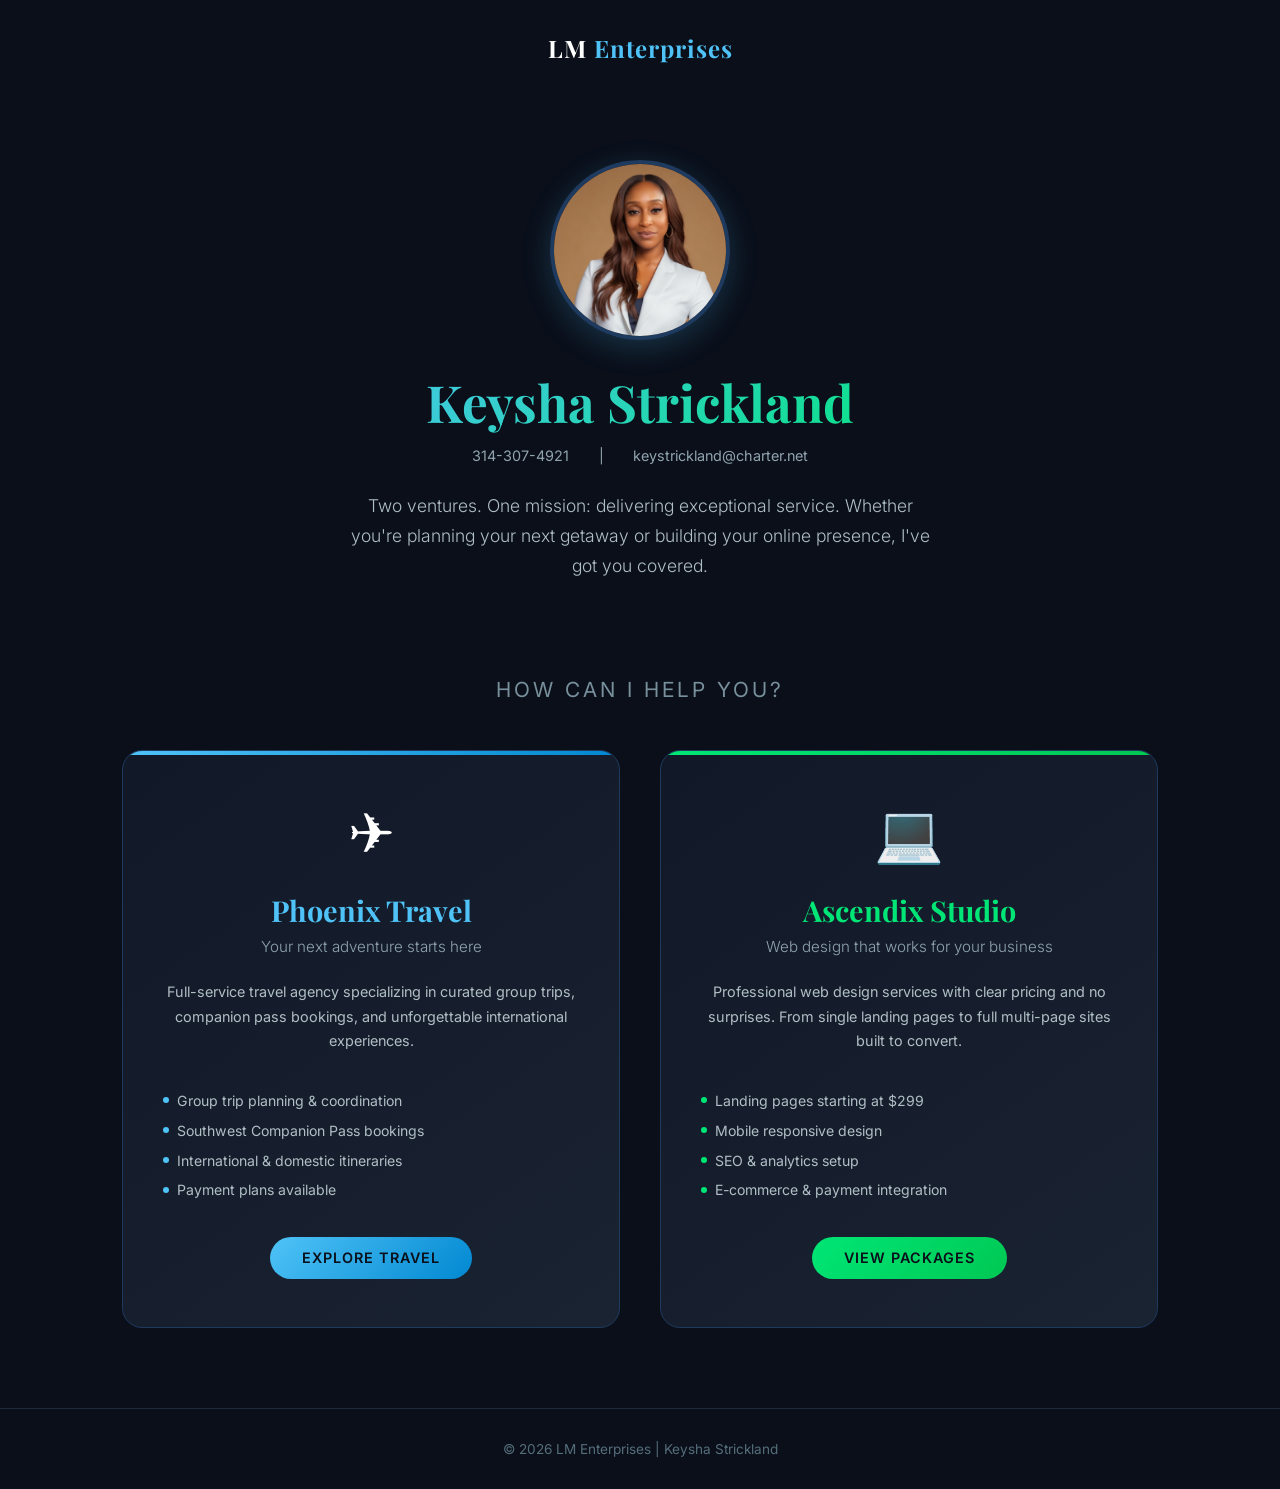
==== index.html @ 32eab442 "Add Keysha headshot, contact info to landing page, Phoenix-01 logo to travel page" ====
<!DOCTYPE html>
<html lang="en">
<head>
    <meta charset="UTF-8">
    <meta name="viewport" content="width=device-width, initial-scale=1.0">
    <title>LM Enterprises | Keysha Strickland</title>
    <link rel="preconnect" href="https://fonts.googleapis.com">
    <link rel="preconnect" href="https://fonts.gstatic.com" crossorigin>
    <link href="https://fonts.googleapis.com/css2?family=Inter:wght@300;400;500;600;700;800&family=Playfair+Display:wght@600;700&display=swap" rel="stylesheet">
    <style>
        * {
            margin: 0;
            padding: 0;
            box-sizing: border-box;
        }

        body {
            font-family: 'Inter', sans-serif;
            background: #0a0f1a;
            color: #ffffff;
            min-height: 100vh;
            overflow-x: hidden;
        }

        /* Header */
        .header {
            padding: 2rem 3rem;
            display: flex;
            align-items: center;
            justify-content: center;
        }

        .logo {
            font-family: 'Playfair Display', serif;
            font-size: 1.5rem;
            font-weight: 700;
            color: #fff;
            letter-spacing: 1px;
        }

        .logo span {
            color: #4fc3f7;
        }

        /* Hero Section */
        .hero {
            text-align: center;
            padding: 4rem 2rem 3rem;
            max-width: 800px;
            margin: 0 auto;
        }

        .hero-photo {
            width: 180px;
            height: 180px;
            border-radius: 50%;
            object-fit: cover;
            object-position: top;
            border: 4px solid #1e3a5f;
            box-shadow: 0 8px 30px rgba(79, 195, 247, 0.2);
            margin-bottom: 1.5rem;
        }

        .hero h1 {
            font-family: 'Playfair Display', serif;
            font-size: 3.2rem;
            font-weight: 700;
            margin-bottom: 0.5rem;
            background: linear-gradient(135deg, #4fc3f7, #00e676);
            -webkit-background-clip: text;
            -webkit-text-fill-color: transparent;
            background-clip: text;
        }

        .hero .contact-info {
            margin-bottom: 1.5rem;
        }

        .hero .contact-info a,
        .hero .contact-info span {
            display: inline-block;
            font-size: 0.9rem;
            color: #90a4ae;
            margin: 0.2rem 0.8rem;
            text-decoration: none;
            transition: color 0.3s;
        }

        .hero .contact-info a:hover {
            color: #4fc3f7;
        }

        .hero .subtitle {
            font-size: 1.1rem;
            color: #b0bec5;
            font-weight: 300;
            line-height: 1.7;
            max-width: 600px;
            margin: 0 auto;
        }

        /* Services Section */
        .services-section {
            padding: 3rem 2rem 5rem;
            max-width: 1100px;
            margin: 0 auto;
        }

        .services-section h2 {
            text-align: center;
            font-size: 1.3rem;
            font-weight: 400;
            color: #78909c;
            margin-bottom: 3rem;
            text-transform: uppercase;
            letter-spacing: 3px;
        }

        .services-grid {
            display: grid;
            grid-template-columns: 1fr 1fr;
            gap: 2.5rem;
        }

        /* Service Card */
        .service-card {
            background: linear-gradient(145deg, #111827, #1a2332);
            border: 1px solid #1e3a5f;
            border-radius: 20px;
            padding: 3rem 2.5rem;
            text-align: center;
            transition: all 0.4s ease;
            position: relative;
            overflow: hidden;
            text-decoration: none;
            color: inherit;
            display: block;
        }

        .service-card::before {
            content: '';
            position: absolute;
            top: 0;
            left: 0;
            right: 0;
            height: 4px;
            border-radius: 20px 20px 0 0;
        }

        .service-card.travel::before {
            background: linear-gradient(90deg, #4fc3f7, #0288d1);
        }

        .service-card.web::before {
            background: linear-gradient(90deg, #00e676, #00c853);
        }

        .service-card:hover {
            transform: translateY(-8px);
            box-shadow: 0 20px 60px rgba(0, 0, 0, 0.4);
        }

        .service-card.travel:hover {
            border-color: #4fc3f7;
            box-shadow: 0 20px 60px rgba(79, 195, 247, 0.15);
        }

        .service-card.web:hover {
            border-color: #00e676;
            box-shadow: 0 20px 60px rgba(0, 230, 118, 0.15);
        }

        .service-icon {
            font-size: 3.5rem;
            margin-bottom: 1.5rem;
        }

        .service-card h3 {
            font-family: 'Playfair Display', serif;
            font-size: 1.8rem;
            font-weight: 700;
            margin-bottom: 0.5rem;
        }

        .service-card.travel h3 {
            color: #4fc3f7;
        }

        .service-card.web h3 {
            color: #00e676;
        }

        .service-card .tagline {
            font-size: 0.95rem;
            color: #90a4ae;
            margin-bottom: 1.5rem;
            font-weight: 300;
        }

        .service-card .description {
            font-size: 0.9rem;
            color: #b0bec5;
            line-height: 1.7;
            margin-bottom: 2rem;
        }

        .service-card .cta-btn {
            display: inline-block;
            padding: 0.8rem 2rem;
            border-radius: 50px;
            font-size: 0.9rem;
            font-weight: 600;
            text-transform: uppercase;
            letter-spacing: 1px;
            transition: all 0.3s ease;
        }

        .service-card.travel .cta-btn {
            background: linear-gradient(135deg, #4fc3f7, #0288d1);
            color: #0a0f1a;
        }

        .service-card.travel:hover .cta-btn {
            box-shadow: 0 8px 25px rgba(79, 195, 247, 0.4);
        }

        .service-card.web .cta-btn {
            background: linear-gradient(135deg, #00e676, #00c853);
            color: #0a0f1a;
        }

        .service-card.web:hover .cta-btn {
            box-shadow: 0 8px 25px rgba(0, 230, 118, 0.4);
        }

        /* Features list */
        .features-list {
            list-style: none;
            text-align: left;
            margin-bottom: 2rem;
        }

        .features-list li {
            padding: 0.4rem 0;
            font-size: 0.88rem;
            color: #b0bec5;
            display: flex;
            align-items: center;
            gap: 0.5rem;
        }

        .features-list li::before {
            content: '';
            width: 6px;
            height: 6px;
            border-radius: 50%;
            flex-shrink: 0;
        }

        .service-card.travel .features-list li::before {
            background: #4fc3f7;
        }

        .service-card.web .features-list li::before {
            background: #00e676;
        }

        /* Footer */
        .footer {
            text-align: center;
            padding: 2rem;
            border-top: 1px solid #1e293b;
            color: #546e7a;
            font-size: 0.85rem;
        }

        .footer a {
            color: #4fc3f7;
            text-decoration: none;
        }

        /* Responsive */
        @media (max-width: 768px) {
            .hero h1 {
                font-size: 2.2rem;
            }

            .hero-photo {
                width: 140px;
                height: 140px;
            }

            .hero .contact-info a,
            .hero .contact-info span {
                display: block;
                margin: 0.3rem 0;
            }

            .hero .contact-info span {
                display: none;
            }

            .services-grid {
                grid-template-columns: 1fr;
                gap: 2rem;
            }

            .service-card {
                padding: 2.5rem 2rem;
            }

            .header {
                padding: 1.5rem 2rem;
            }
        }
    </style>
</head>
<body>
    <header class="header">
        <div class="logo">LM <span>Enterprises</span></div>
    </header>

    <section class="hero">
        <img src="images/keysha.jpg" alt="Keysha Strickland" class="hero-photo">
        <h1>Keysha Strickland</h1>
        <div class="contact-info">
            <a href="tel:3143074921">314-307-4921</a>
            <span>|</span>
            <a href="mailto:keystrickland@charter.net">keystrickland@charter.net</a>
        </div>
        <p class="subtitle">
            Two ventures. One mission: delivering exceptional service. 
            Whether you're planning your next getaway or building your online presence, 
            I've got you covered.
        </p>
    </section>

    <section class="services-section">
        <h2>How can I help you?</h2>
        <div class="services-grid">
            <!-- Phoenix Travel -->
            <a href="phoenix-travel.html" class="service-card travel">
                <div class="service-icon">&#9992;</div>
                <h3>Phoenix Travel</h3>
                <p class="tagline">Your next adventure starts here</p>
                <p class="description">
                    Full-service travel agency specializing in curated group trips, 
                    companion pass bookings, and unforgettable international experiences.
                </p>
                <ul class="features-list">
                    <li>Group trip planning & coordination</li>
                    <li>Southwest Companion Pass bookings</li>
                    <li>International & domestic itineraries</li>
                    <li>Payment plans available</li>
                </ul>
                <span class="cta-btn">Explore Travel</span>
            </a>

            <!-- Ascendix Studio -->
            <a href="ascendix-studio.html" class="service-card web">
                <div class="service-icon">&#128187;</div>
                <h3>Ascendix Studio</h3>
                <p class="tagline">Web design that works for your business</p>
                <p class="description">
                    Professional web design services with clear pricing and no surprises. 
                    From single landing pages to full multi-page sites built to convert.
                </p>
                <ul class="features-list">
                    <li>Landing pages starting at $299</li>
                    <li>Mobile responsive design</li>
                    <li>SEO & analytics setup</li>
                    <li>E-commerce & payment integration</li>
                </ul>
                <span class="cta-btn">View Packages</span>
            </a>
        </div>
    </section>

    <footer class="footer">
        <p>&copy; 2026 LM Enterprises | Keysha Strickland</p>
    </footer>
</body>
</html>
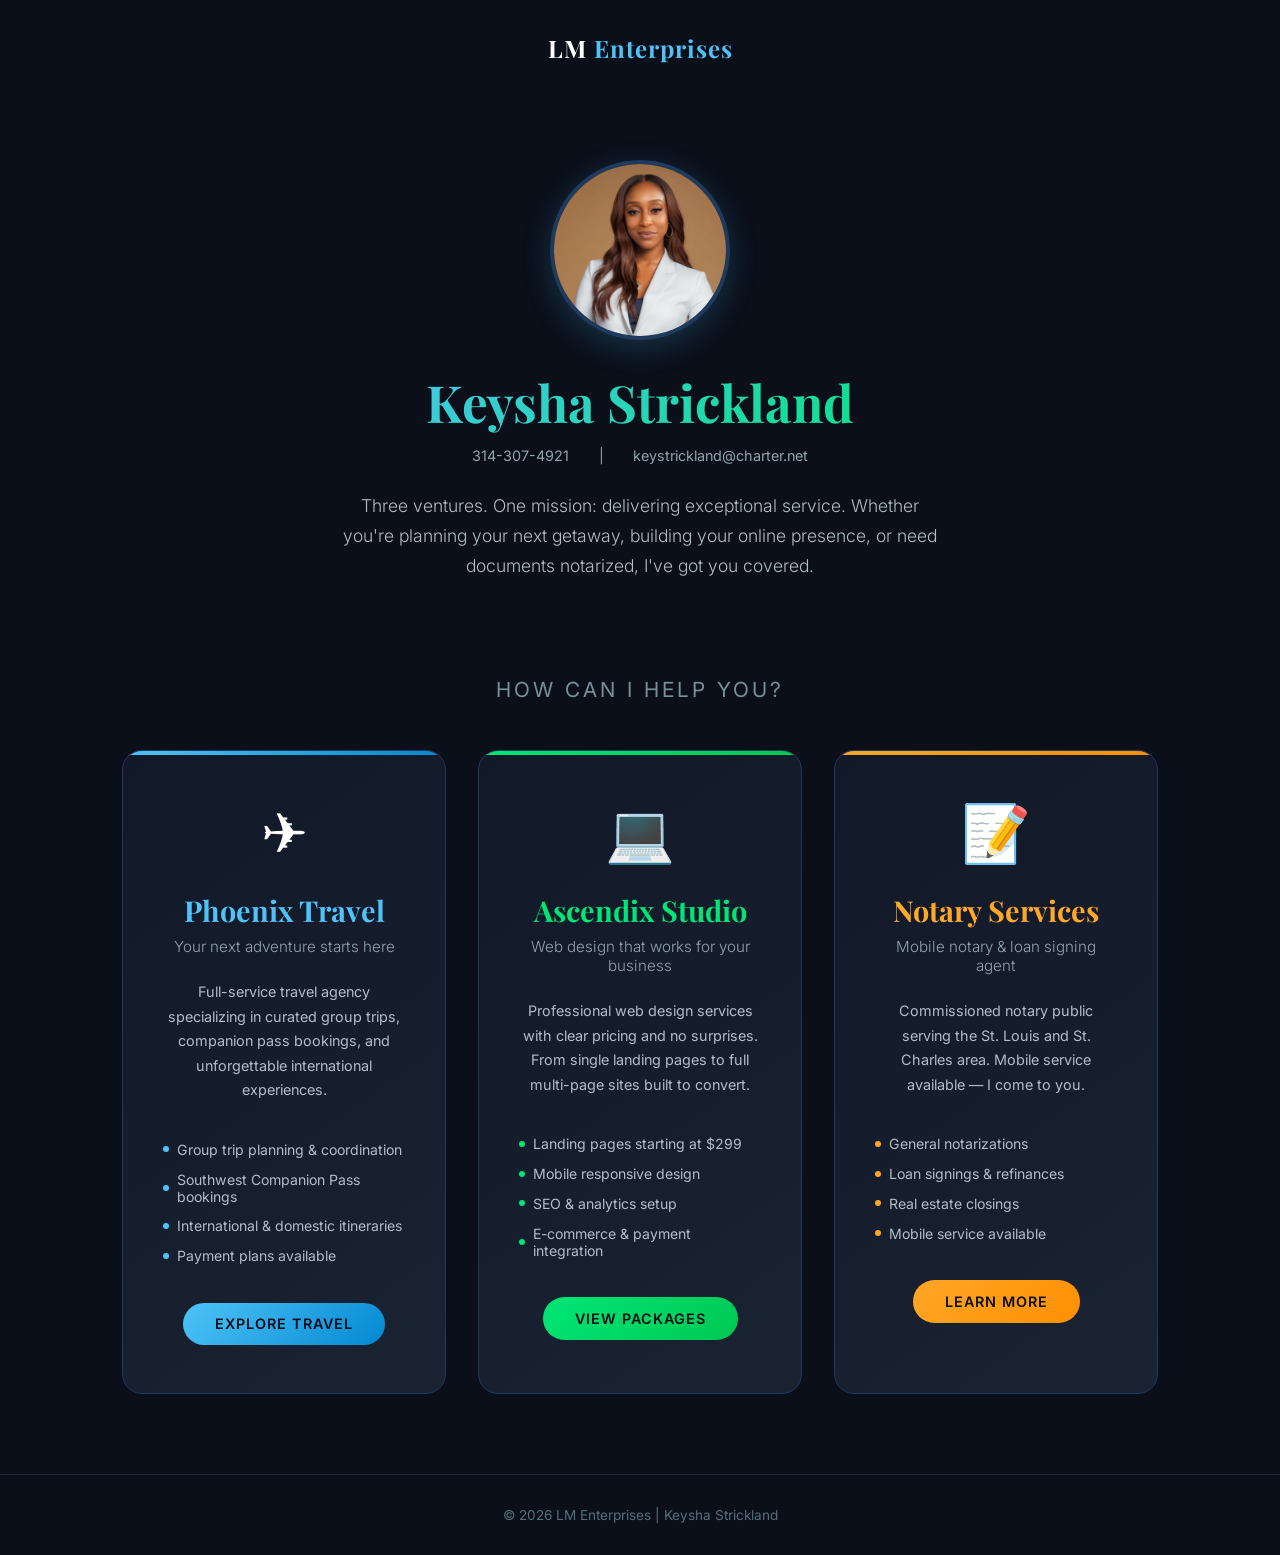
==== commit cccf6c88: "Add notary services page and update landing page to 3-column grid" ====
--- a/index.html
+++ b/index.html
@@ -118,8 +118,8 @@
 
         .services-grid {
             display: grid;
-            grid-template-columns: 1fr 1fr;
-            gap: 2.5rem;
+            grid-template-columns: repeat(3, 1fr);
+            gap: 2rem;
         }
 
         /* Service Card */
@@ -155,6 +155,10 @@
             background: linear-gradient(90deg, #00e676, #00c853);
         }
 
+        .service-card.notary::before {
+            background: linear-gradient(90deg, #ffa726, #ff8f00);
+        }
+
         .service-card:hover {
             transform: translateY(-8px);
             box-shadow: 0 20px 60px rgba(0, 0, 0, 0.4);
@@ -168,6 +172,11 @@
         .service-card.web:hover {
             border-color: #00e676;
             box-shadow: 0 20px 60px rgba(0, 230, 118, 0.15);
+        }
+
+        .service-card.notary:hover {
+            border-color: #ffa726;
+            box-shadow: 0 20px 60px rgba(255, 167, 38, 0.15);
         }
 
         .service-icon {
@@ -188,6 +197,10 @@
 
         .service-card.web h3 {
             color: #00e676;
+        }
+
+        .service-card.notary h3 {
+            color: #ffa726;
         }
 
         .service-card .tagline {
@@ -233,6 +246,15 @@
             box-shadow: 0 8px 25px rgba(0, 230, 118, 0.4);
         }
 
+        .service-card.notary .cta-btn {
+            background: linear-gradient(135deg, #ffa726, #ff8f00);
+            color: #0a0f1a;
+        }
+
+        .service-card.notary:hover .cta-btn {
+            box-shadow: 0 8px 25px rgba(255, 167, 38, 0.4);
+        }
+
         /* Features list */
         .features-list {
             list-style: none;
@@ -265,6 +287,10 @@
             background: #00e676;
         }
 
+        .service-card.notary .features-list li::before {
+            background: #ffa726;
+        }
+
         /* Footer */
         .footer {
             text-align: center;
@@ -306,7 +332,7 @@
             }
 
             .service-card {
-                padding: 2.5rem 2rem;
+                padding: 2rem 1.5rem;
             }
 
             .header {
@@ -329,9 +355,9 @@
             <a href="mailto:keystrickland@charter.net">keystrickland@charter.net</a>
         </div>
         <p class="subtitle">
-            Two ventures. One mission: delivering exceptional service. 
-            Whether you're planning your next getaway or building your online presence, 
-            I've got you covered.
+            Three ventures. One mission: delivering exceptional service. 
+            Whether you're planning your next getaway, building your online presence, 
+            or need documents notarized, I've got you covered.
         </p>
     </section>
 
@@ -373,6 +399,24 @@
                 </ul>
                 <span class="cta-btn">View Packages</span>
             </a>
+
+            <!-- Notary Services -->
+            <a href="notary-services.html" class="service-card notary">
+                <div class="service-icon">&#128221;</div>
+                <h3>Notary Services</h3>
+                <p class="tagline">Mobile notary & loan signing agent</p>
+                <p class="description">
+                    Commissioned notary public serving the St. Louis and St. Charles area. 
+                    Mobile service available — I come to you.
+                </p>
+                <ul class="features-list">
+                    <li>General notarizations</li>
+                    <li>Loan signings & refinances</li>
+                    <li>Real estate closings</li>
+                    <li>Mobile service available</li>
+                </ul>
+                <span class="cta-btn">Learn More</span>
+            </a>
         </div>
     </section>
 
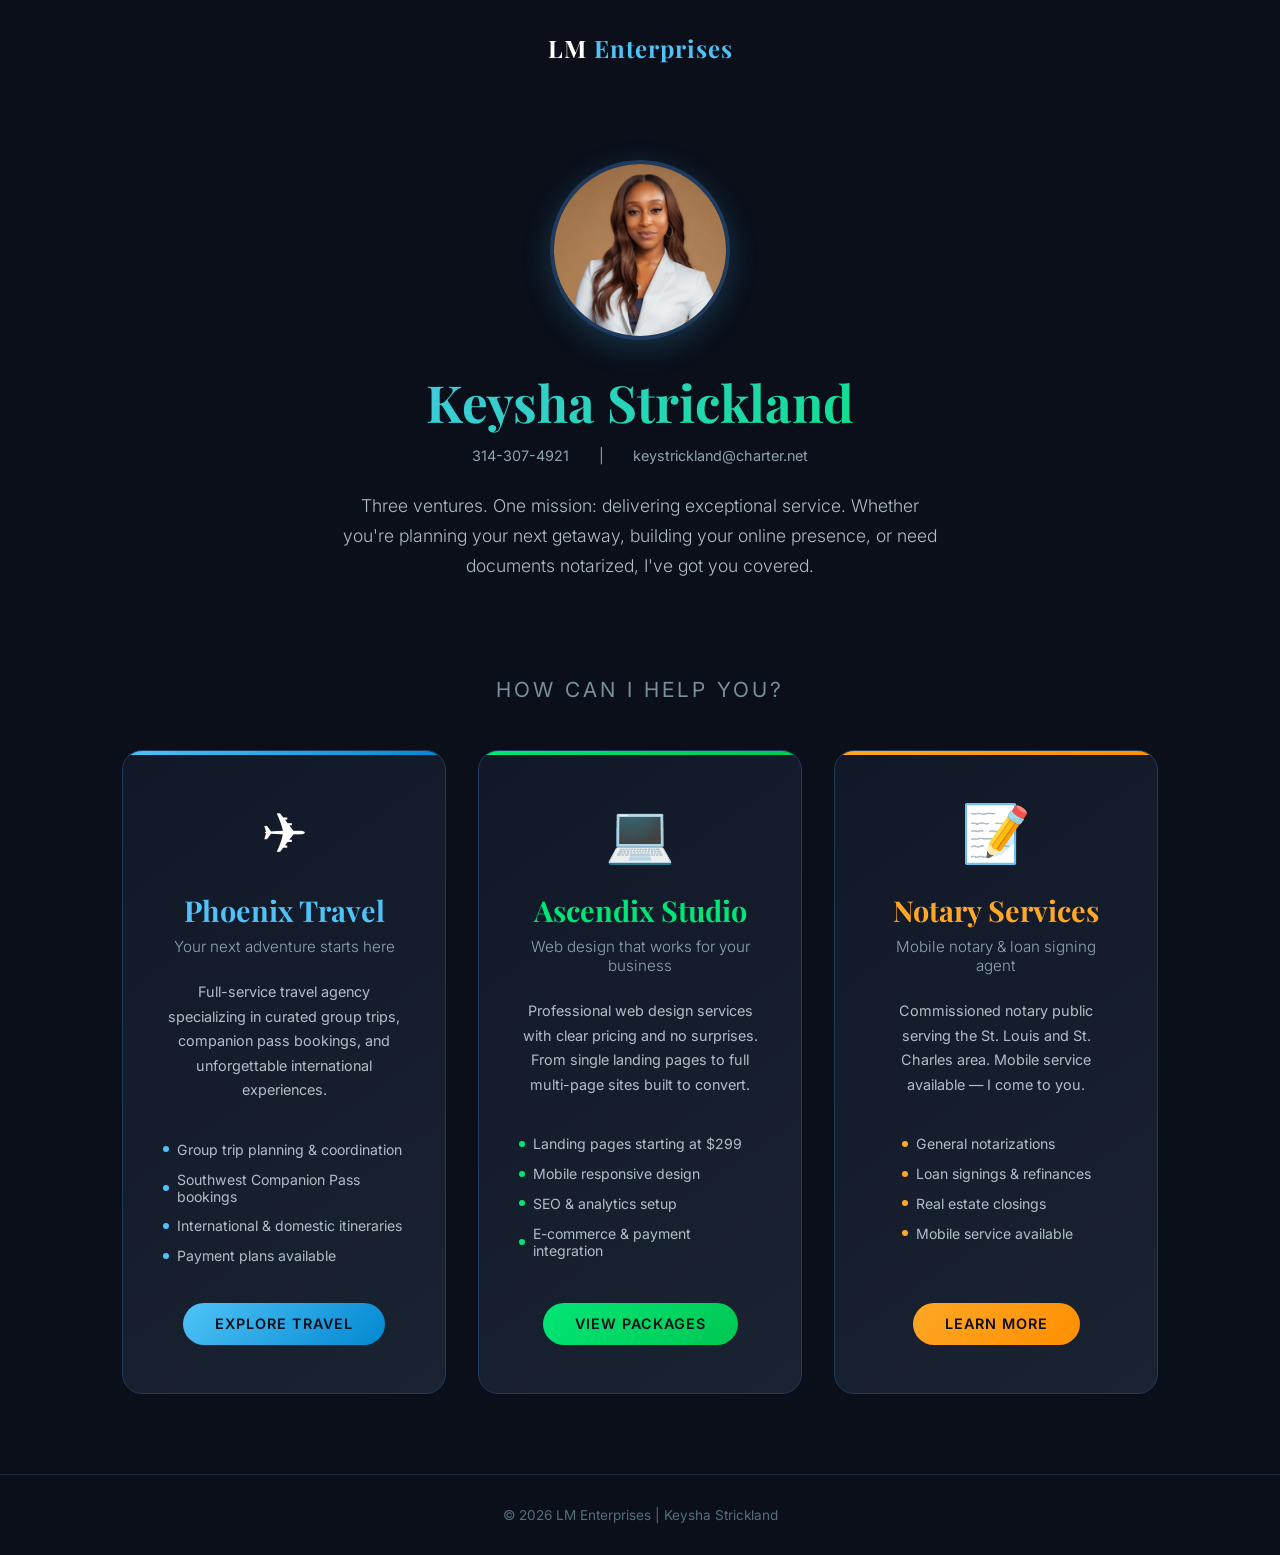
==== commit fe9fd81e: "Fix card buttons alignment - align to bottom of cards" ====
--- a/index.html
+++ b/index.html
@@ -134,7 +134,9 @@
             overflow: hidden;
             text-decoration: none;
             color: inherit;
-            display: block;
+            display: flex;
+            flex-direction: column;
+            align-items: center;
         }
 
         .service-card::before {
@@ -226,6 +228,7 @@
             text-transform: uppercase;
             letter-spacing: 1px;
             transition: all 0.3s ease;
+            margin-top: auto;
         }
 
         .service-card.travel .cta-btn {
@@ -260,6 +263,7 @@
             list-style: none;
             text-align: left;
             margin-bottom: 2rem;
+            flex-grow: 1;
         }
 
         .features-list li {
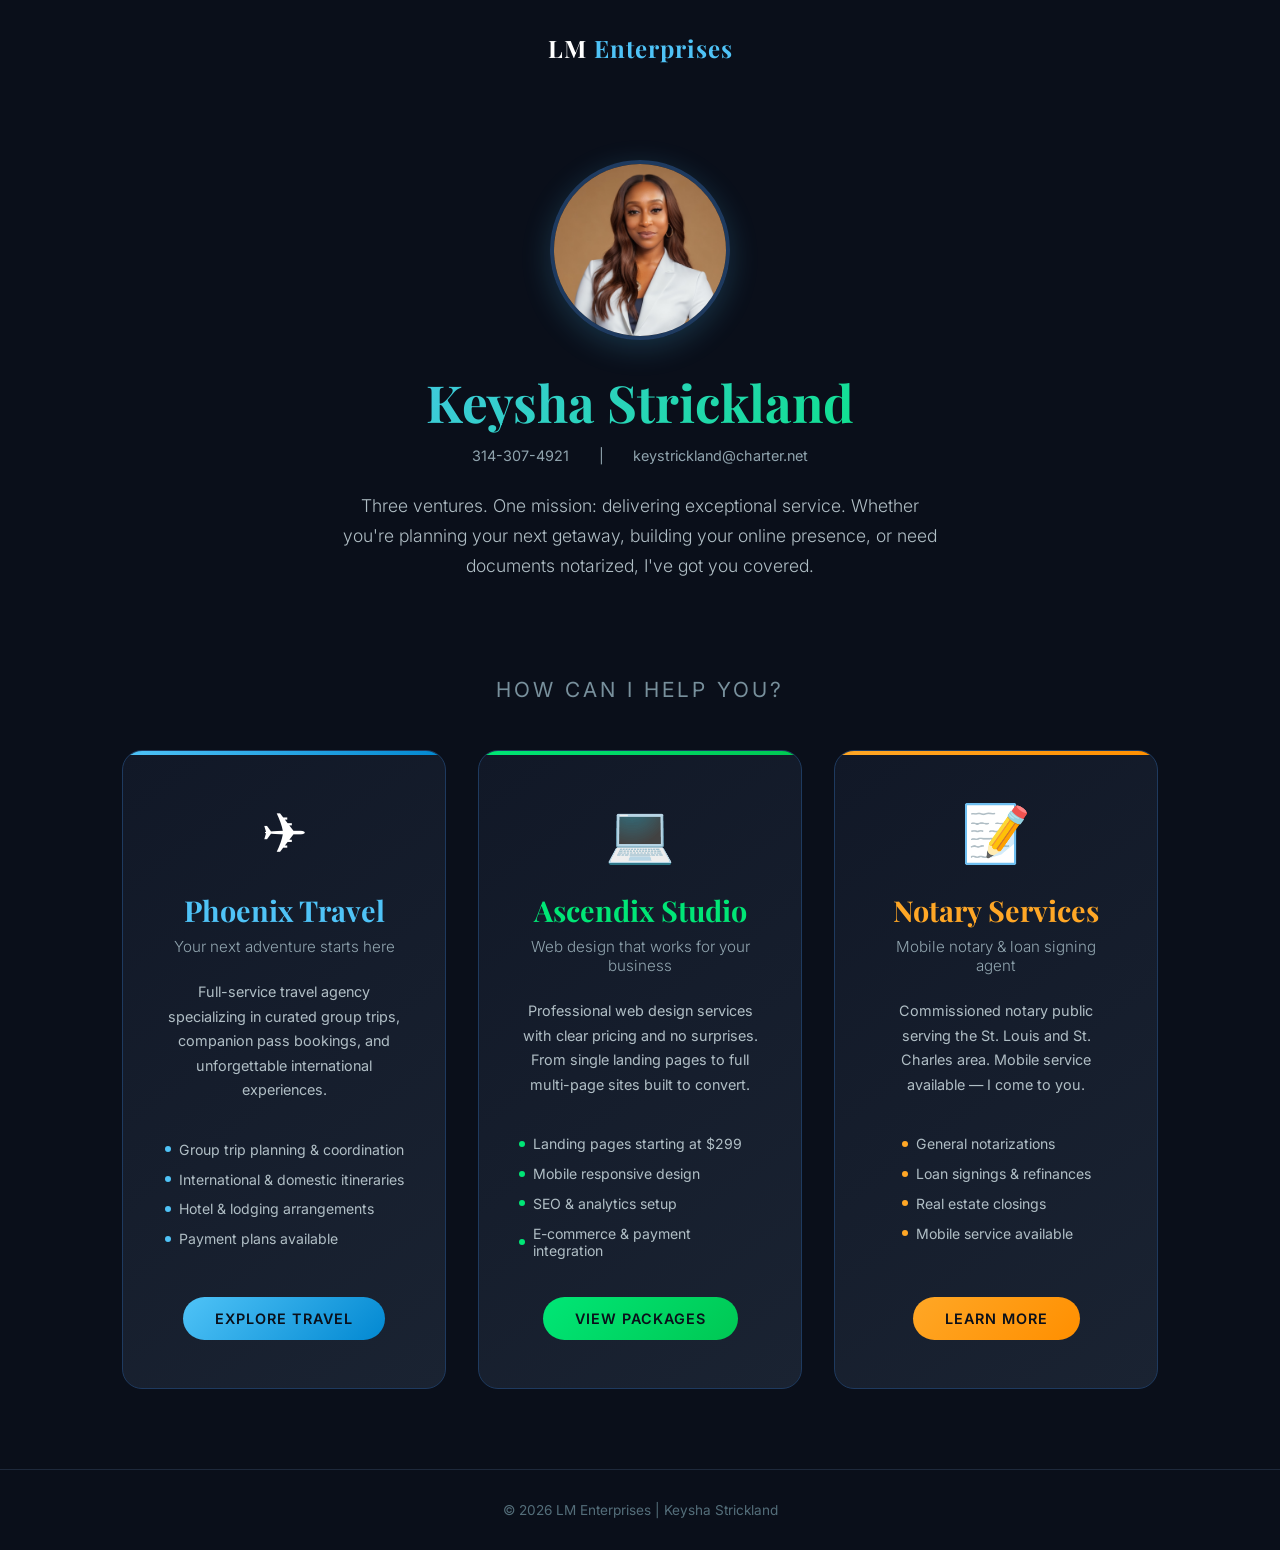
==== commit 0748ca2d: "Remove flight bookings service" ====
--- a/index.html
+++ b/index.html
@@ -379,8 +379,8 @@
                 </p>
                 <ul class="features-list">
                     <li>Group trip planning & coordination</li>
-                    <li>Southwest Companion Pass bookings</li>
                     <li>International & domestic itineraries</li>
+                    <li>Hotel & lodging arrangements</li>
                     <li>Payment plans available</li>
                 </ul>
                 <span class="cta-btn">Explore Travel</span>
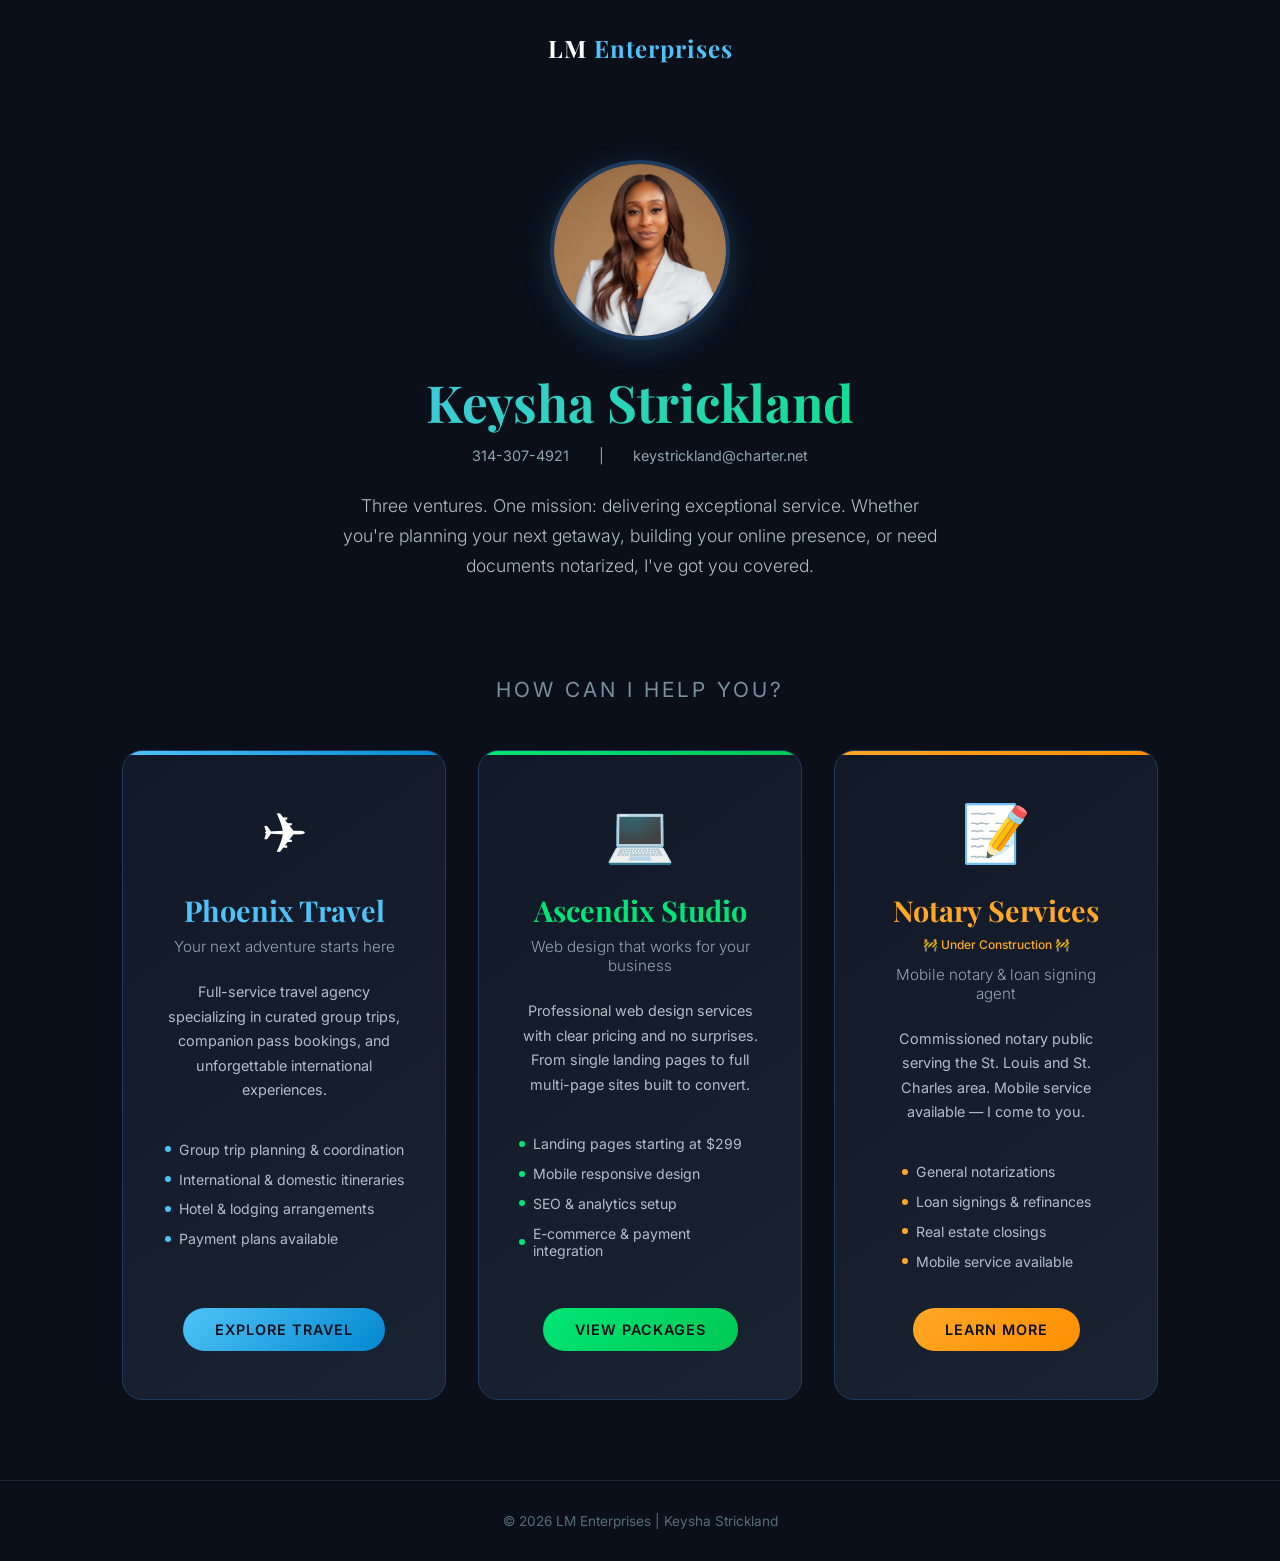
==== commit 4486ea0b: "Add under construction notice to notary services card and page, and Phoenix Travel page" ====
--- a/index.html
+++ b/index.html
@@ -408,6 +408,7 @@
             <a href="notary-services.html" class="service-card notary">
                 <div class="service-icon">&#128221;</div>
                 <h3>Notary Services</h3>
+                <p style="font-size: 0.75rem; color: #ffa726; margin-bottom: 0.8rem; font-weight: 500;">&#128679; Under Construction &#128679;</p>
                 <p class="tagline">Mobile notary & loan signing agent</p>
                 <p class="description">
                     Commissioned notary public serving the St. Louis and St. Charles area. 
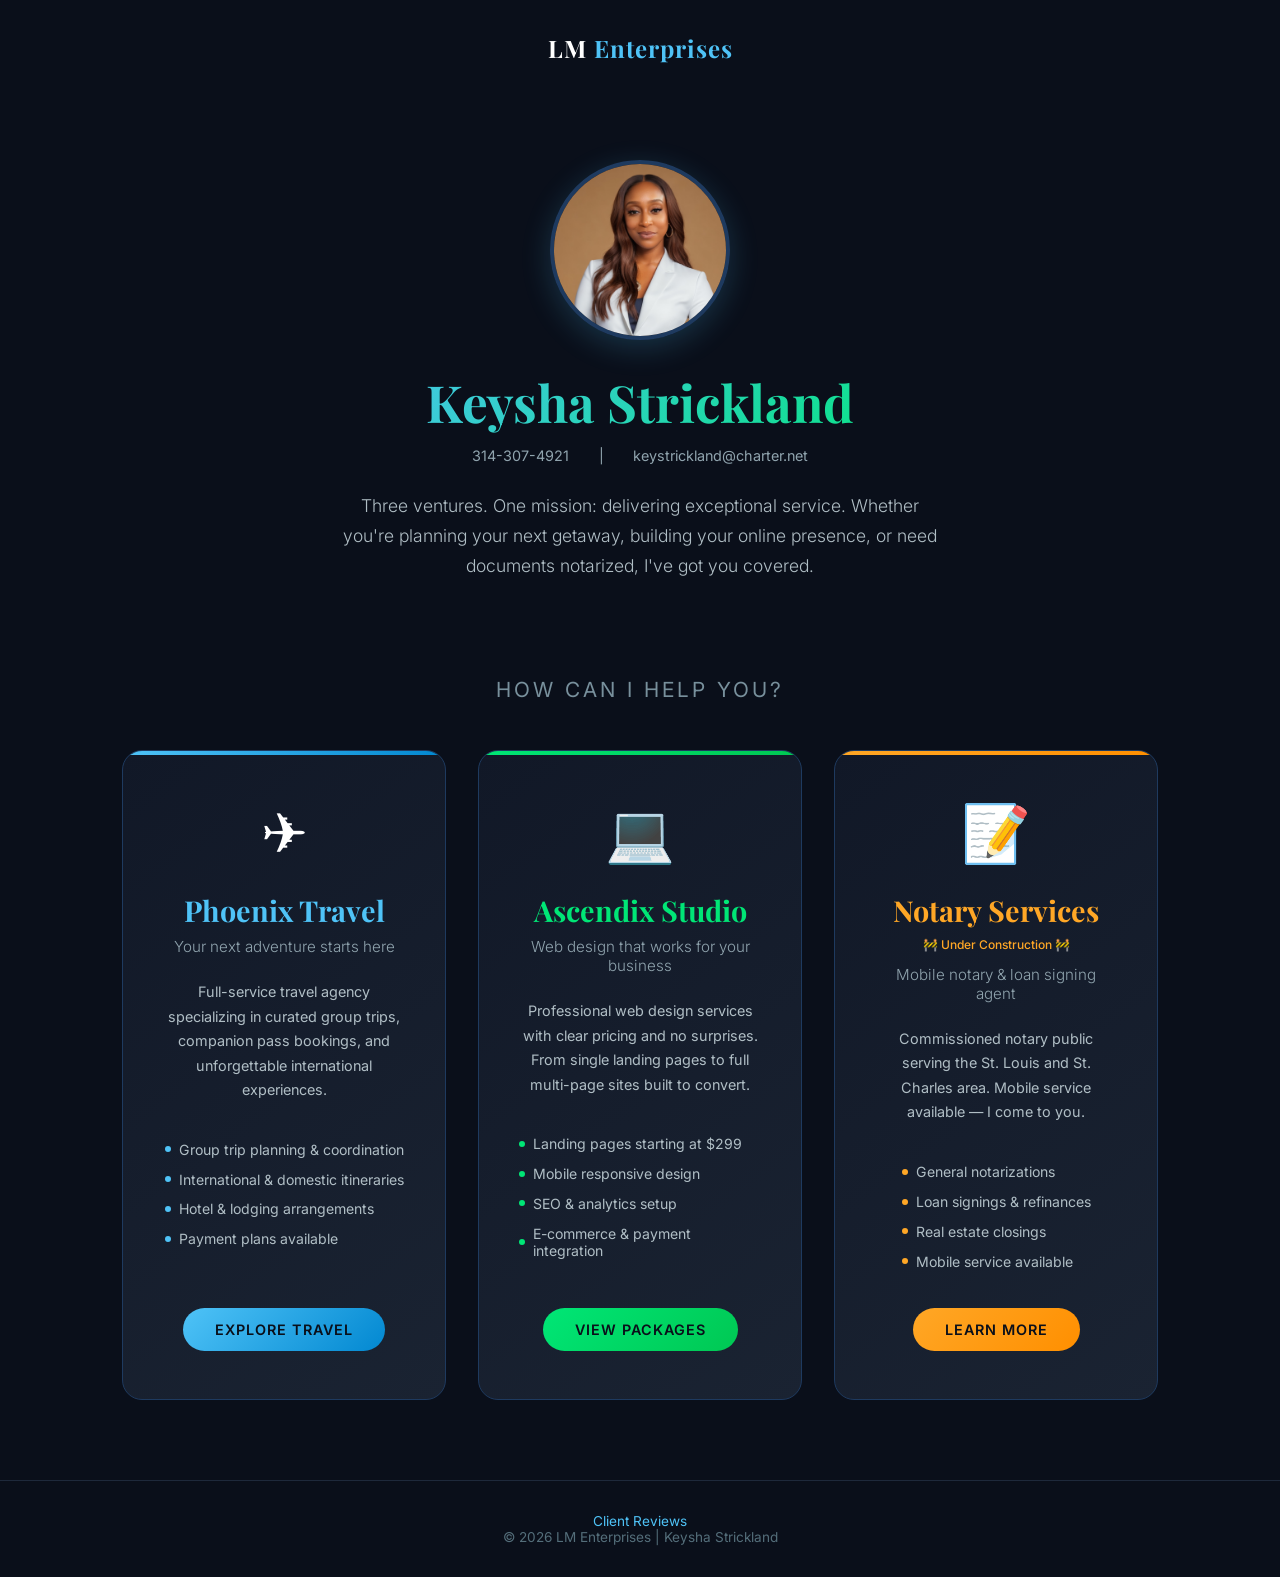
==== commit a2cda5a7: "Add client reviews page with testimonials and submission form" ====
--- a/index.html
+++ b/index.html
@@ -426,6 +426,7 @@
     </section>
 
     <footer class="footer">
+        <p><a href="reviews.html">Client Reviews</a></p>
         <p>&copy; 2026 LM Enterprises | Keysha Strickland</p>
     </footer>
 </body>
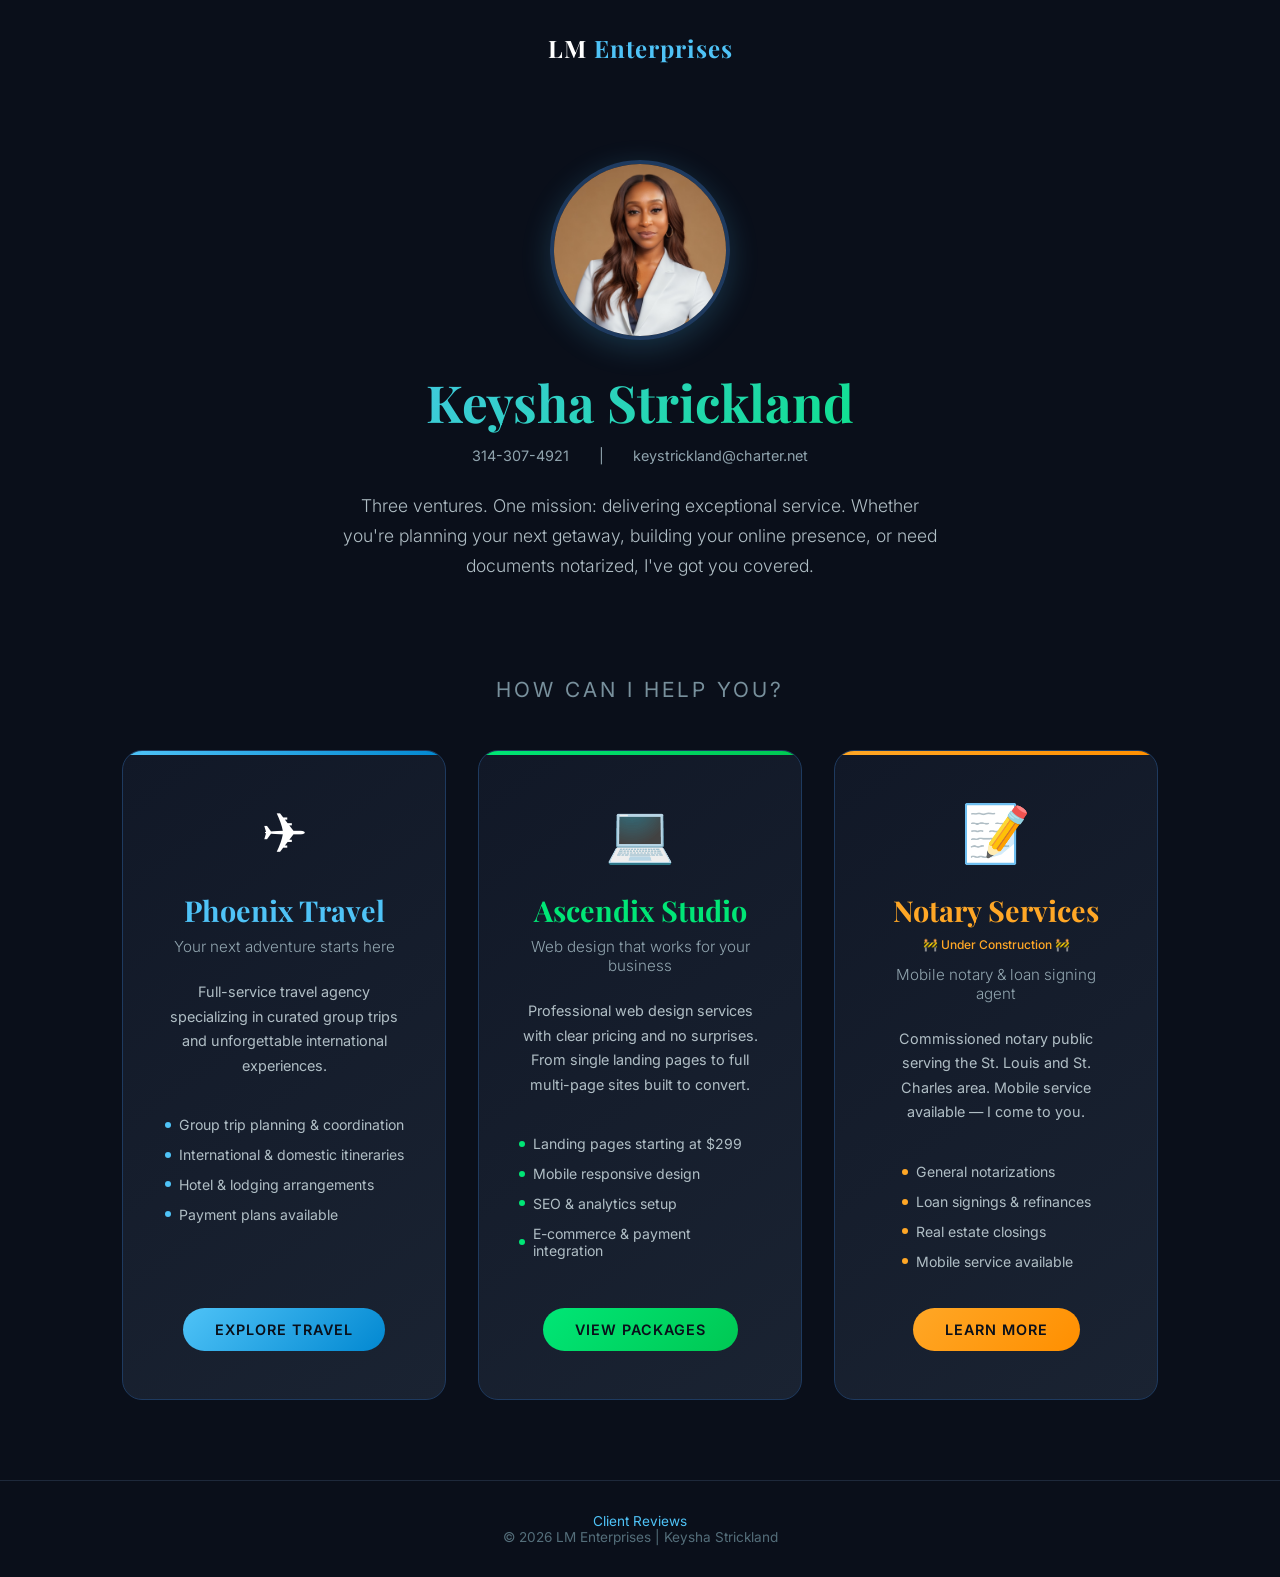
==== commit 07c6719f: "Remove all companion pass references" ====
--- a/index.html
+++ b/index.html
@@ -374,8 +374,8 @@
                 <h3>Phoenix Travel</h3>
                 <p class="tagline">Your next adventure starts here</p>
                 <p class="description">
-                    Full-service travel agency specializing in curated group trips, 
-                    companion pass bookings, and unforgettable international experiences.
+                    Full-service travel agency specializing in curated group trips 
+                    and unforgettable international experiences.
                 </p>
                 <ul class="features-list">
                     <li>Group trip planning & coordination</li>
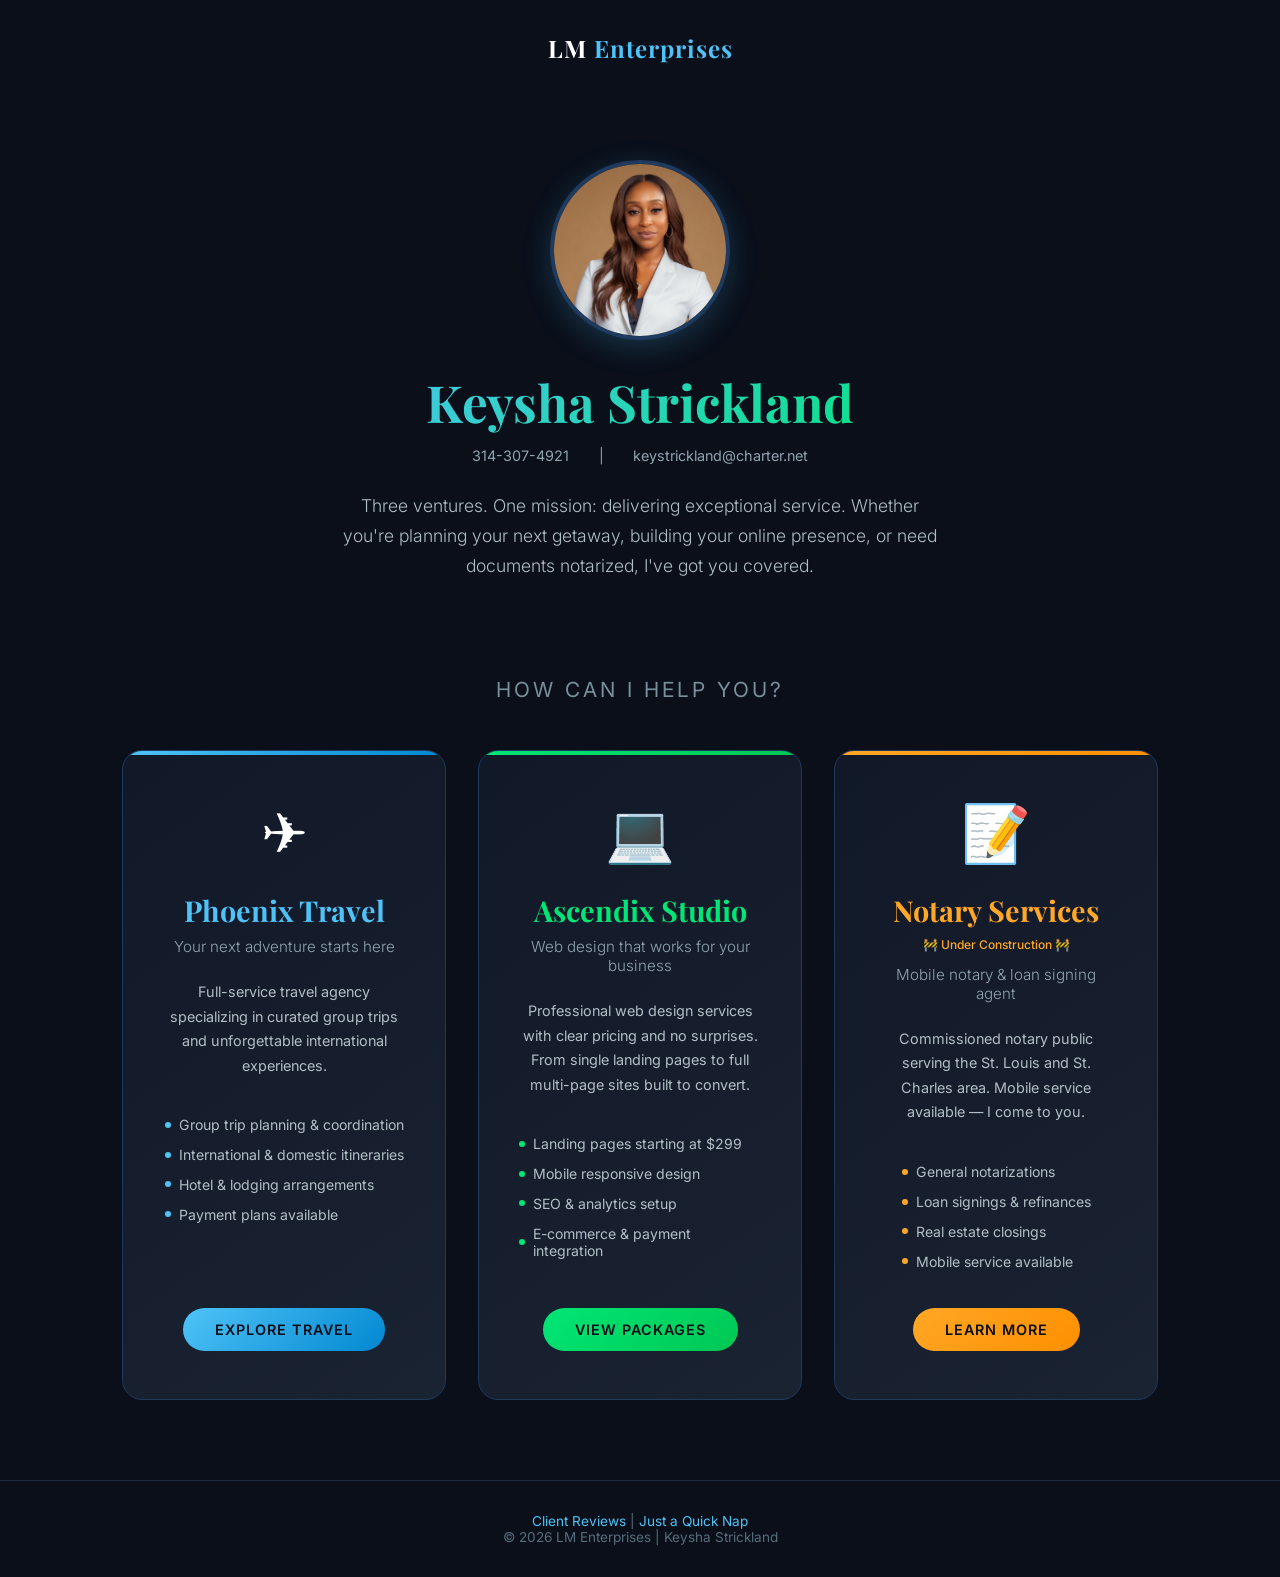
==== commit eccc9012: "Add Just a Quick Nap investor page and logo concepts" ====
--- a/index.html
+++ b/index.html
@@ -426,7 +426,7 @@
     </section>
 
     <footer class="footer">
-        <p><a href="reviews.html">Client Reviews</a></p>
+        <p><a href="reviews.html">Client Reviews</a> | <a href="just-a-quick-nap.html">Just a Quick Nap</a></p>
         <p>&copy; 2026 LM Enterprises | Keysha Strickland</p>
     </footer>
 </body>
